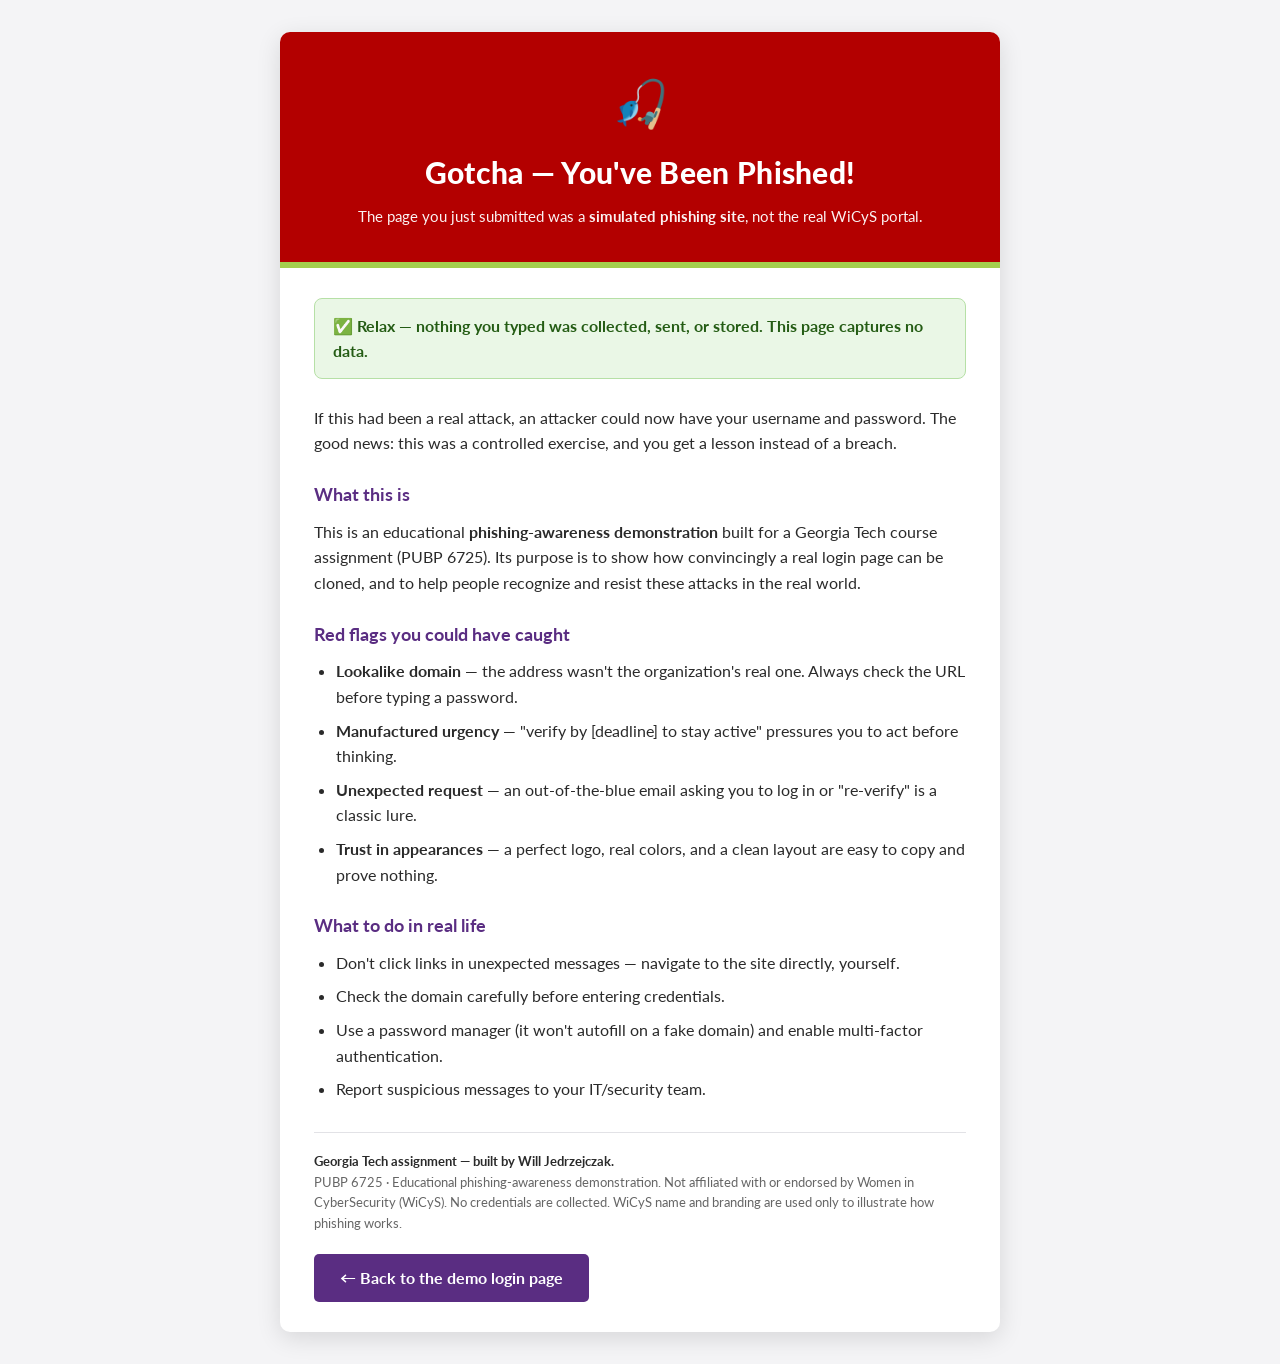
==== gotcha.html @ b4fb312d "Add educational debrief page and route form submit to it" ====
<!DOCTYPE html>
<html lang="en">
<head>
<meta charset="UTF-8" />
<meta name="viewport" content="width=device-width, initial-scale=1.0" />
<title>Phishing Awareness — You've Been Phished</title>
<link rel="icon" href="assets/wicys-logo.jpg" />
<link rel="preconnect" href="https://fonts.googleapis.com" />
<link rel="preconnect" href="https://fonts.gstatic.com" crossorigin />
<link href="https://fonts.googleapis.com/css2?family=Lato:wght@400;700;900&display=swap" rel="stylesheet" />
<style>
  * { box-sizing: border-box; margin: 0; padding: 0; }
  body {
    font-family: "Lato", "Helvetica Neue", Arial, sans-serif;
    color: #2a2a2a; line-height: 1.6; background: #f4f4f6;
    display: flex; justify-content: center; padding: 32px 16px;
    min-height: 100vh;
  }
  .card { width: 100%; max-width: 720px; background: #fff; border-radius: 10px;
    box-shadow: 0 6px 24px rgba(0,0,0,.12); overflow: hidden; }

  .alert { background: #b30000; color: #fff; text-align: center; padding: 34px 24px; }
  .alert .emoji { font-size: 46px; display: block; margin-bottom: 8px; }
  .alert h1 { font-size: 30px; font-weight: 900; letter-spacing: .3px; }
  .alert p { font-size: 15px; opacity: .95; margin-top: 8px; }

  .body { padding: 30px 34px; }
  .lead { font-size: 16px; margin-bottom: 20px; }

  .reassure { background: #eaf7e6; border: 1px solid #b6e0a6; color: #245c14;
    border-radius: 8px; padding: 14px 18px; font-weight: 700; margin-bottom: 26px; }

  h2 { font-size: 18px; color: #5A2D82; margin: 24px 0 10px; }
  ul { padding-left: 22px; }
  li { margin-bottom: 8px; }
  code { background: #f0e9f6; padding: 1px 6px; border-radius: 3px; }

  .footer { margin-top: 30px; border-top: 1px solid #e2e2e6; padding-top: 18px;
    font-size: 13px; color: #666; }
  .footer strong { color: #2a2a2a; }
  .accent { height: 6px; background: #A4CE4E; }
  a.back { display: inline-block; margin-top: 20px; background: #5A2D82; color: #fff;
    text-decoration: none; padding: 11px 26px; border-radius: 5px; font-weight: 700; }
</style>
</head>
<body>
  <div class="card">
    <div class="alert">
      <span class="emoji">🎣</span>
      <h1>Gotcha — You've Been Phished!</h1>
      <p>The page you just submitted was a <strong>simulated phishing site</strong>, not the real WiCyS portal.</p>
    </div>
    <div class="accent"></div>

    <div class="body">
      <div class="reassure">
        ✅ Relax — nothing you typed was collected, sent, or stored. This page captures no data.
      </div>

      <p class="lead">If this had been a real attack, an attacker could now have your username and
      password. The good news: this was a controlled exercise, and you get a lesson instead of a breach.</p>

      <h2>What this is</h2>
      <p>This is an educational <strong>phishing-awareness demonstration</strong> built for a Georgia Tech
      course assignment (PUBP 6725). Its purpose is to show how convincingly a real login page can be
      cloned, and to help people recognize and resist these attacks in the real world.</p>

      <h2>Red flags you could have caught</h2>
      <ul>
        <li><strong>Lookalike domain</strong> — the address wasn't the organization's real one. Always check the URL before typing a password.</li>
        <li><strong>Manufactured urgency</strong> — "verify by [deadline] to stay active" pressures you to act before thinking.</li>
        <li><strong>Unexpected request</strong> — an out-of-the-blue email asking you to log in or "re-verify" is a classic lure.</li>
        <li><strong>Trust in appearances</strong> — a perfect logo, real colors, and a clean layout are easy to copy and prove nothing.</li>
      </ul>

      <h2>What to do in real life</h2>
      <ul>
        <li>Don't click links in unexpected messages — navigate to the site directly, yourself.</li>
        <li>Check the domain carefully before entering credentials.</li>
        <li>Use a password manager (it won't autofill on a fake domain) and enable multi-factor authentication.</li>
        <li>Report suspicious messages to your IT/security team.</li>
      </ul>

      <div class="footer">
        <p><strong>Georgia Tech assignment — built by Will Jedrzejczak.</strong></p>
        <p>PUBP 6725 · Educational phishing-awareness demonstration. Not affiliated with or endorsed by
        Women in CyberSecurity (WiCyS). No credentials are collected. WiCyS name and branding are used
        only to illustrate how phishing works.</p>
      </div>

      <a class="back" href="index.html">← Back to the demo login page</a>
    </div>
  </div>
</body>
</html>
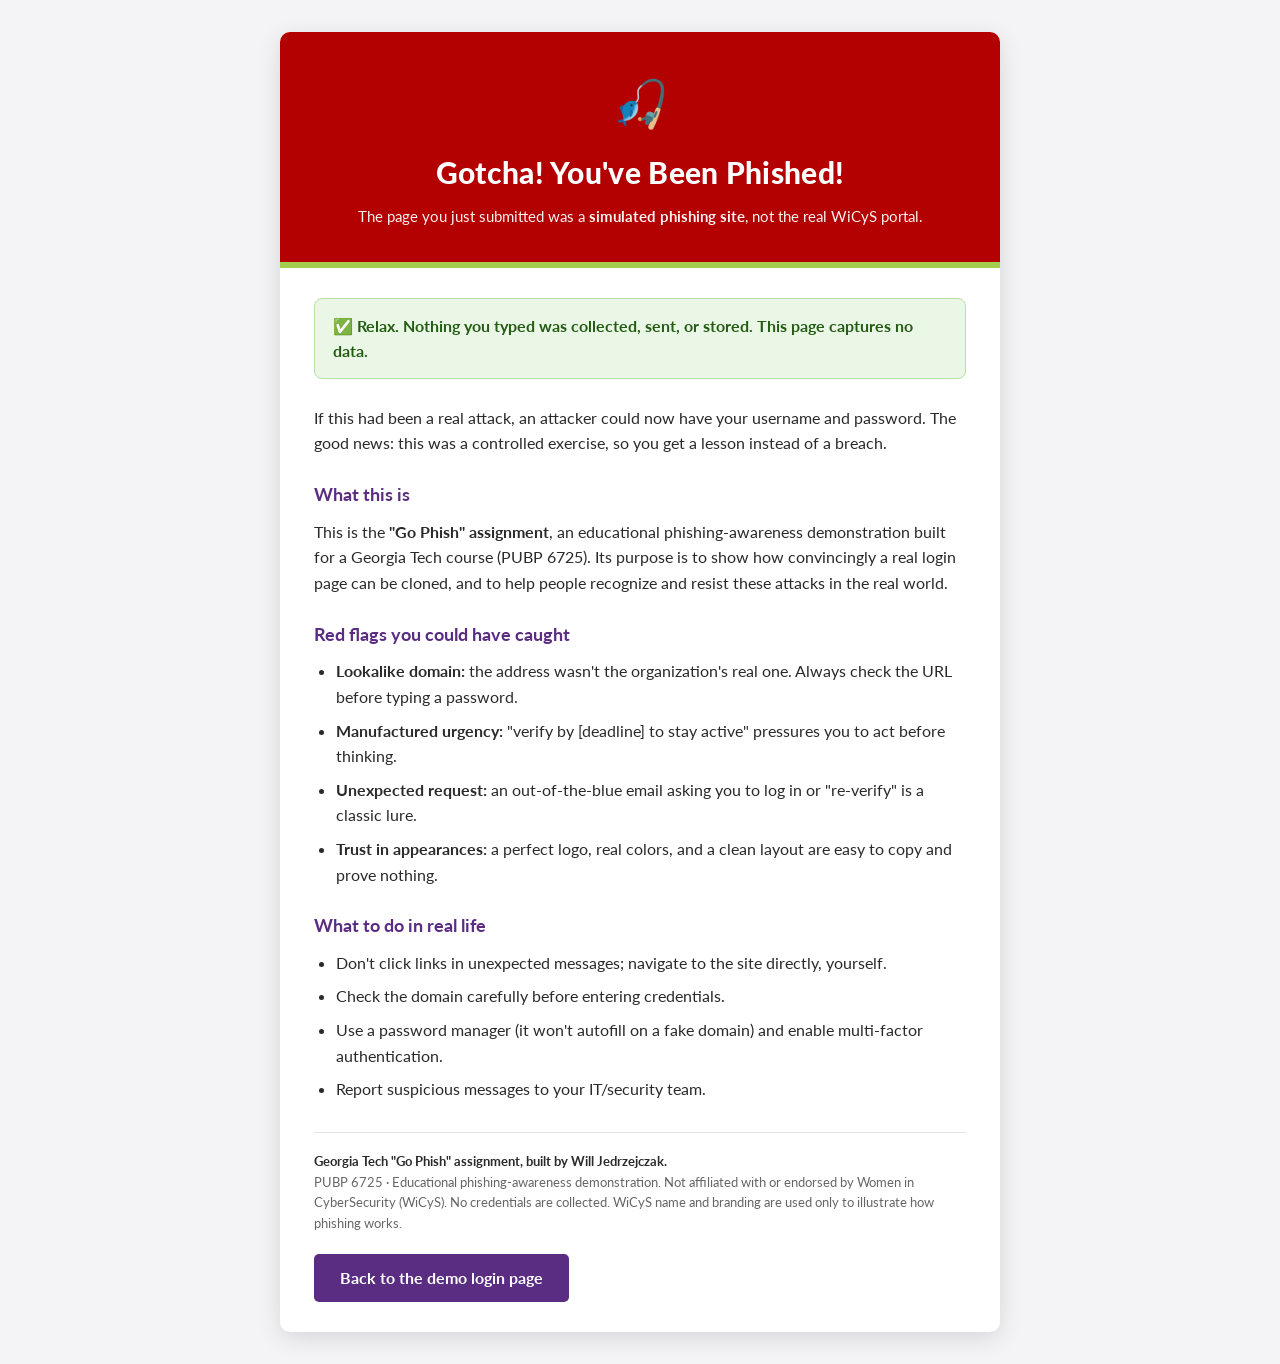
==== commit cc496bd9: "Debrief page: remove em dashes, name the Go Phish assignment" ====
--- a/gotcha.html
+++ b/gotcha.html
@@ -3,7 +3,7 @@
 <head>
 <meta charset="UTF-8" />
 <meta name="viewport" content="width=device-width, initial-scale=1.0" />
-<title>Phishing Awareness — You've Been Phished</title>
+<title>Phishing Awareness: You've Been Phished</title>
 <link rel="icon" href="assets/wicys-logo.jpg" />
 <link rel="preconnect" href="https://fonts.googleapis.com" />
 <link rel="preconnect" href="https://fonts.gstatic.com" crossorigin />
@@ -47,48 +47,48 @@
   <div class="card">
     <div class="alert">
       <span class="emoji">🎣</span>
-      <h1>Gotcha — You've Been Phished!</h1>
+      <h1>Gotcha! You've Been Phished!</h1>
       <p>The page you just submitted was a <strong>simulated phishing site</strong>, not the real WiCyS portal.</p>
     </div>
     <div class="accent"></div>
 
     <div class="body">
       <div class="reassure">
-        ✅ Relax — nothing you typed was collected, sent, or stored. This page captures no data.
+        ✅ Relax. Nothing you typed was collected, sent, or stored. This page captures no data.
       </div>
 
       <p class="lead">If this had been a real attack, an attacker could now have your username and
-      password. The good news: this was a controlled exercise, and you get a lesson instead of a breach.</p>
+      password. The good news: this was a controlled exercise, so you get a lesson instead of a breach.</p>
 
       <h2>What this is</h2>
-      <p>This is an educational <strong>phishing-awareness demonstration</strong> built for a Georgia Tech
-      course assignment (PUBP 6725). Its purpose is to show how convincingly a real login page can be
-      cloned, and to help people recognize and resist these attacks in the real world.</p>
+      <p>This is the <strong>"Go Phish" assignment</strong>, an educational phishing-awareness
+      demonstration built for a Georgia Tech course (PUBP 6725). Its purpose is to show how convincingly
+      a real login page can be cloned, and to help people recognize and resist these attacks in the real world.</p>
 
       <h2>Red flags you could have caught</h2>
       <ul>
-        <li><strong>Lookalike domain</strong> — the address wasn't the organization's real one. Always check the URL before typing a password.</li>
-        <li><strong>Manufactured urgency</strong> — "verify by [deadline] to stay active" pressures you to act before thinking.</li>
-        <li><strong>Unexpected request</strong> — an out-of-the-blue email asking you to log in or "re-verify" is a classic lure.</li>
-        <li><strong>Trust in appearances</strong> — a perfect logo, real colors, and a clean layout are easy to copy and prove nothing.</li>
+        <li><strong>Lookalike domain:</strong> the address wasn't the organization's real one. Always check the URL before typing a password.</li>
+        <li><strong>Manufactured urgency:</strong> "verify by [deadline] to stay active" pressures you to act before thinking.</li>
+        <li><strong>Unexpected request:</strong> an out-of-the-blue email asking you to log in or "re-verify" is a classic lure.</li>
+        <li><strong>Trust in appearances:</strong> a perfect logo, real colors, and a clean layout are easy to copy and prove nothing.</li>
       </ul>
 
       <h2>What to do in real life</h2>
       <ul>
-        <li>Don't click links in unexpected messages — navigate to the site directly, yourself.</li>
+        <li>Don't click links in unexpected messages; navigate to the site directly, yourself.</li>
         <li>Check the domain carefully before entering credentials.</li>
         <li>Use a password manager (it won't autofill on a fake domain) and enable multi-factor authentication.</li>
         <li>Report suspicious messages to your IT/security team.</li>
       </ul>
 
       <div class="footer">
-        <p><strong>Georgia Tech assignment — built by Will Jedrzejczak.</strong></p>
+        <p><strong>Georgia Tech "Go Phish" assignment, built by Will Jedrzejczak.</strong></p>
         <p>PUBP 6725 · Educational phishing-awareness demonstration. Not affiliated with or endorsed by
         Women in CyberSecurity (WiCyS). No credentials are collected. WiCyS name and branding are used
         only to illustrate how phishing works.</p>
       </div>
 
-      <a class="back" href="index.html">← Back to the demo login page</a>
+      <a class="back" href="index.html">Back to the demo login page</a>
     </div>
   </div>
 </body>
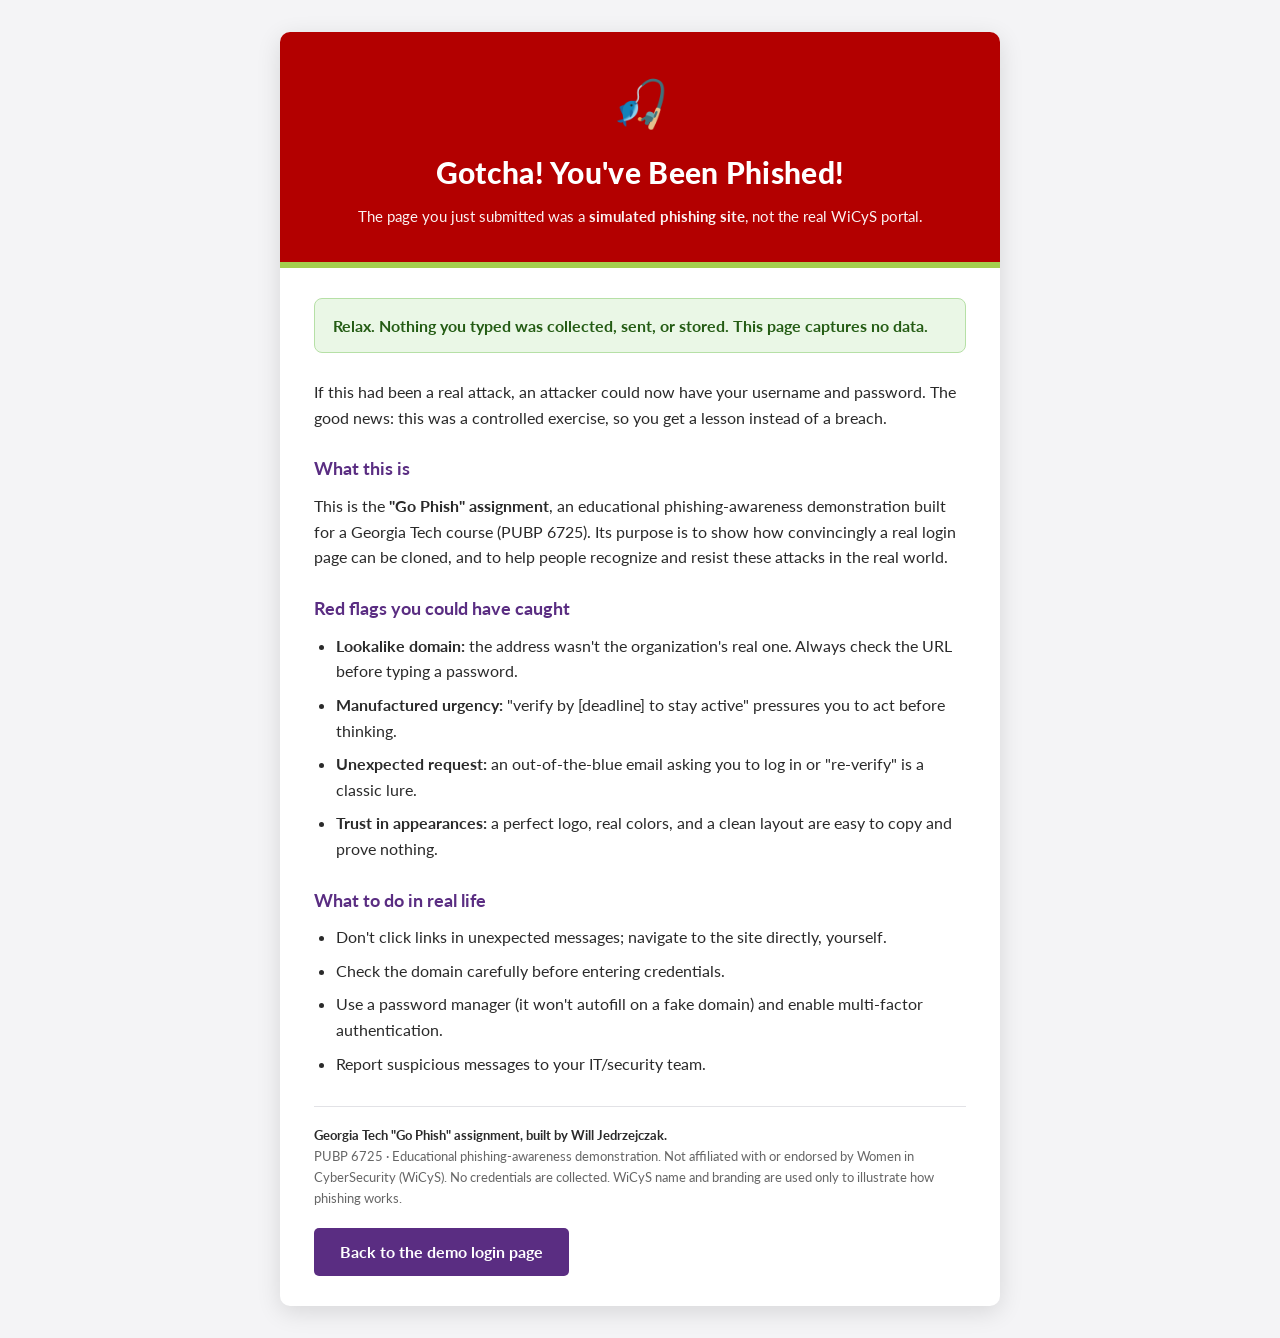
==== commit 10e21fb4: "Debrief page: remove check emoji" ====
--- a/gotcha.html
+++ b/gotcha.html
@@ -54,7 +54,7 @@
 
     <div class="body">
       <div class="reassure">
-        ✅ Relax. Nothing you typed was collected, sent, or stored. This page captures no data.
+        Relax. Nothing you typed was collected, sent, or stored. This page captures no data.
       </div>
 
       <p class="lead">If this had been a real attack, an attacker could now have your username and
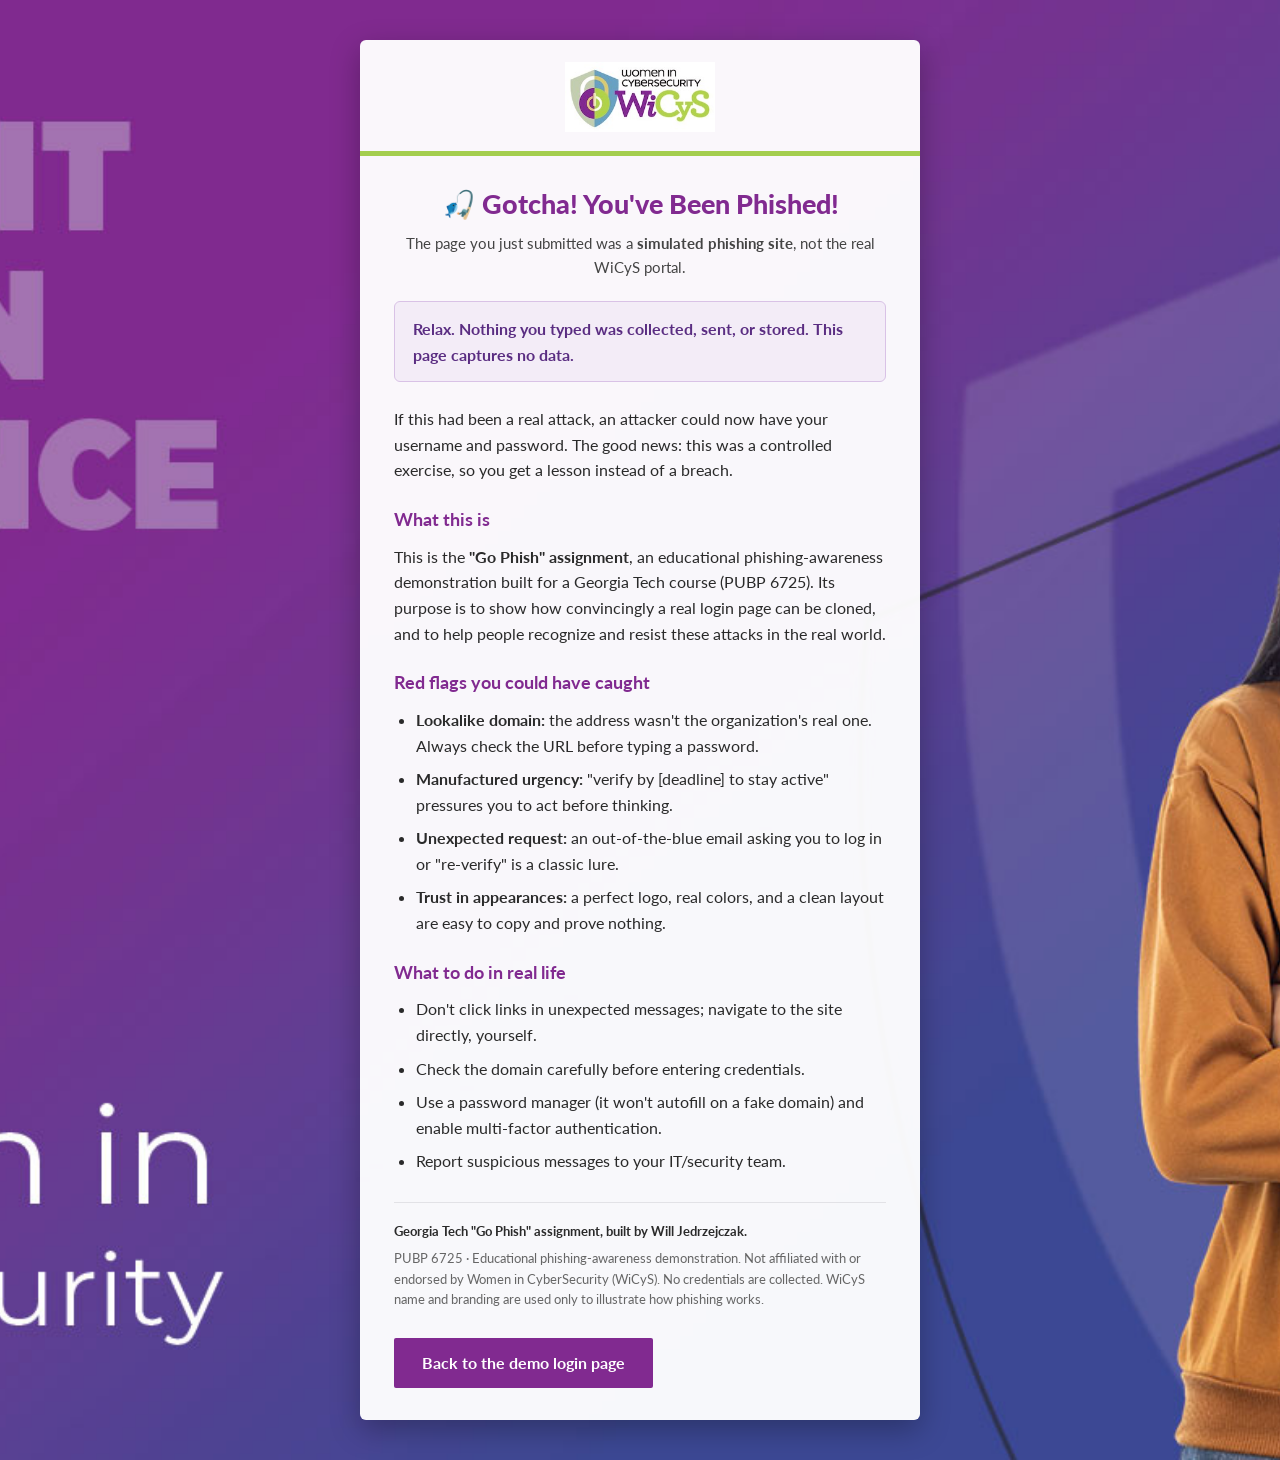
==== commit 708e653a: "Restyle debrief page to match login screen (WiCyS scene, logo, palette)" ====
--- a/gotcha.html
+++ b/gotcha.html
@@ -10,49 +10,75 @@
 <link href="https://fonts.googleapis.com/css2?family=Lato:wght@400;700;900&display=swap" rel="stylesheet" />
 <style>
   * { box-sizing: border-box; margin: 0; padding: 0; }
+
+  /* Same full-screen WiCyS scene as the login page */
   body {
     font-family: "Lato", "Helvetica Neue", Arial, sans-serif;
-    color: #2a2a2a; line-height: 1.6; background: #f4f4f6;
-    display: flex; justify-content: center; padding: 32px 16px;
-    min-height: 100vh;
+    color: #2a2a2a; line-height: 1.6;
+    background-color: #812a90;
+    background-image: url("assets/background.jpg");
+    background-size: cover;
+    background-position: 50% 50%;
+    background-repeat: no-repeat;
+    display: flex; justify-content: center; align-items: flex-start;
+    min-height: 100vh; padding: 40px 16px;
   }
-  .card { width: 100%; max-width: 720px; background: #fff; border-radius: 10px;
-    box-shadow: 0 6px 24px rgba(0,0,0,.12); overflow: hidden; }
 
-  .alert { background: #b30000; color: #fff; text-align: center; padding: 34px 24px; }
-  .alert .emoji { font-size: 46px; display: block; margin-bottom: 8px; }
-  .alert h1 { font-size: 30px; font-weight: 900; letter-spacing: .3px; }
-  .alert p { font-size: 15px; opacity: .95; margin-top: 8px; }
+  /* Card echoes the login card: translucent white, rounded, centered */
+  .card {
+    width: 100%; max-width: 560px;
+    background: rgba(255, 255, 255, 0.96);
+    border-radius: 6px;
+    box-shadow: 0 10px 30px rgba(0,0,0,.28);
+    overflow: hidden;
+  }
 
-  .body { padding: 30px 34px; }
-  .lead { font-size: 16px; margin-bottom: 20px; }
+  .logo-wrap { text-align: center; padding: 22px 20px 12px; }
+  .logo-wrap img { width: 150px; height: auto; }
 
-  .reassure { background: #eaf7e6; border: 1px solid #b6e0a6; color: #245c14;
-    border-radius: 8px; padding: 14px 18px; font-weight: 700; margin-bottom: 26px; }
+  .accent { height: 5px; background: #A4CE4E; }
 
-  h2 { font-size: 18px; color: #5A2D82; margin: 24px 0 10px; }
+  .content { padding: 26px 34px 32px; }
+
+  h1 { font-size: 27px; font-weight: 900; color: #812a90; text-align: center; margin-bottom: 6px; }
+  .subtitle { text-align: center; font-size: 15px; color: #444; margin-bottom: 22px; }
+
+  .reassure {
+    background: #f3ecf7; border: 1px solid #d9c2e6; color: #5a2d82;
+    border-radius: 6px; padding: 14px 18px; font-weight: 700; margin-bottom: 24px;
+  }
+
+  h2 { font-size: 18px; color: #812a90; margin: 22px 0 10px; }
   ul { padding-left: 22px; }
   li { margin-bottom: 8px; }
   code { background: #f0e9f6; padding: 1px 6px; border-radius: 3px; }
+  p { margin-bottom: 6px; }
+  .lead { font-size: 16px; margin-bottom: 4px; }
 
-  .footer { margin-top: 30px; border-top: 1px solid #e2e2e6; padding-top: 18px;
-    font-size: 13px; color: #666; }
+  .footer {
+    margin-top: 28px; border-top: 1px solid #e2e2e6; padding-top: 18px;
+    font-size: 13px; color: #666;
+  }
   .footer strong { color: #2a2a2a; }
-  .accent { height: 6px; background: #A4CE4E; }
-  a.back { display: inline-block; margin-top: 20px; background: #5A2D82; color: #fff;
-    text-decoration: none; padding: 11px 26px; border-radius: 5px; font-weight: 700; }
+
+  a.back {
+    display: inline-block; margin-top: 22px; background: #812a90; color: #fff;
+    text-decoration: none; padding: 12px 28px; border-radius: 2px; font-weight: 700;
+  }
+  a.back:hover { background: #6f2379; }
 </style>
 </head>
 <body>
   <div class="card">
-    <div class="alert">
-      <span class="emoji">🎣</span>
-      <h1>Gotcha! You've Been Phished!</h1>
-      <p>The page you just submitted was a <strong>simulated phishing site</strong>, not the real WiCyS portal.</p>
+    <div class="logo-wrap">
+      <img src="assets/wicys-logo.jpg" alt="WiCyS Member Portal" />
     </div>
     <div class="accent"></div>
 
-    <div class="body">
+    <div class="content">
+      <h1>🎣 Gotcha! You've Been Phished!</h1>
+      <p class="subtitle">The page you just submitted was a <strong>simulated phishing site</strong>, not the real WiCyS portal.</p>
+
       <div class="reassure">
         Relax. Nothing you typed was collected, sent, or stored. This page captures no data.
       </div>
